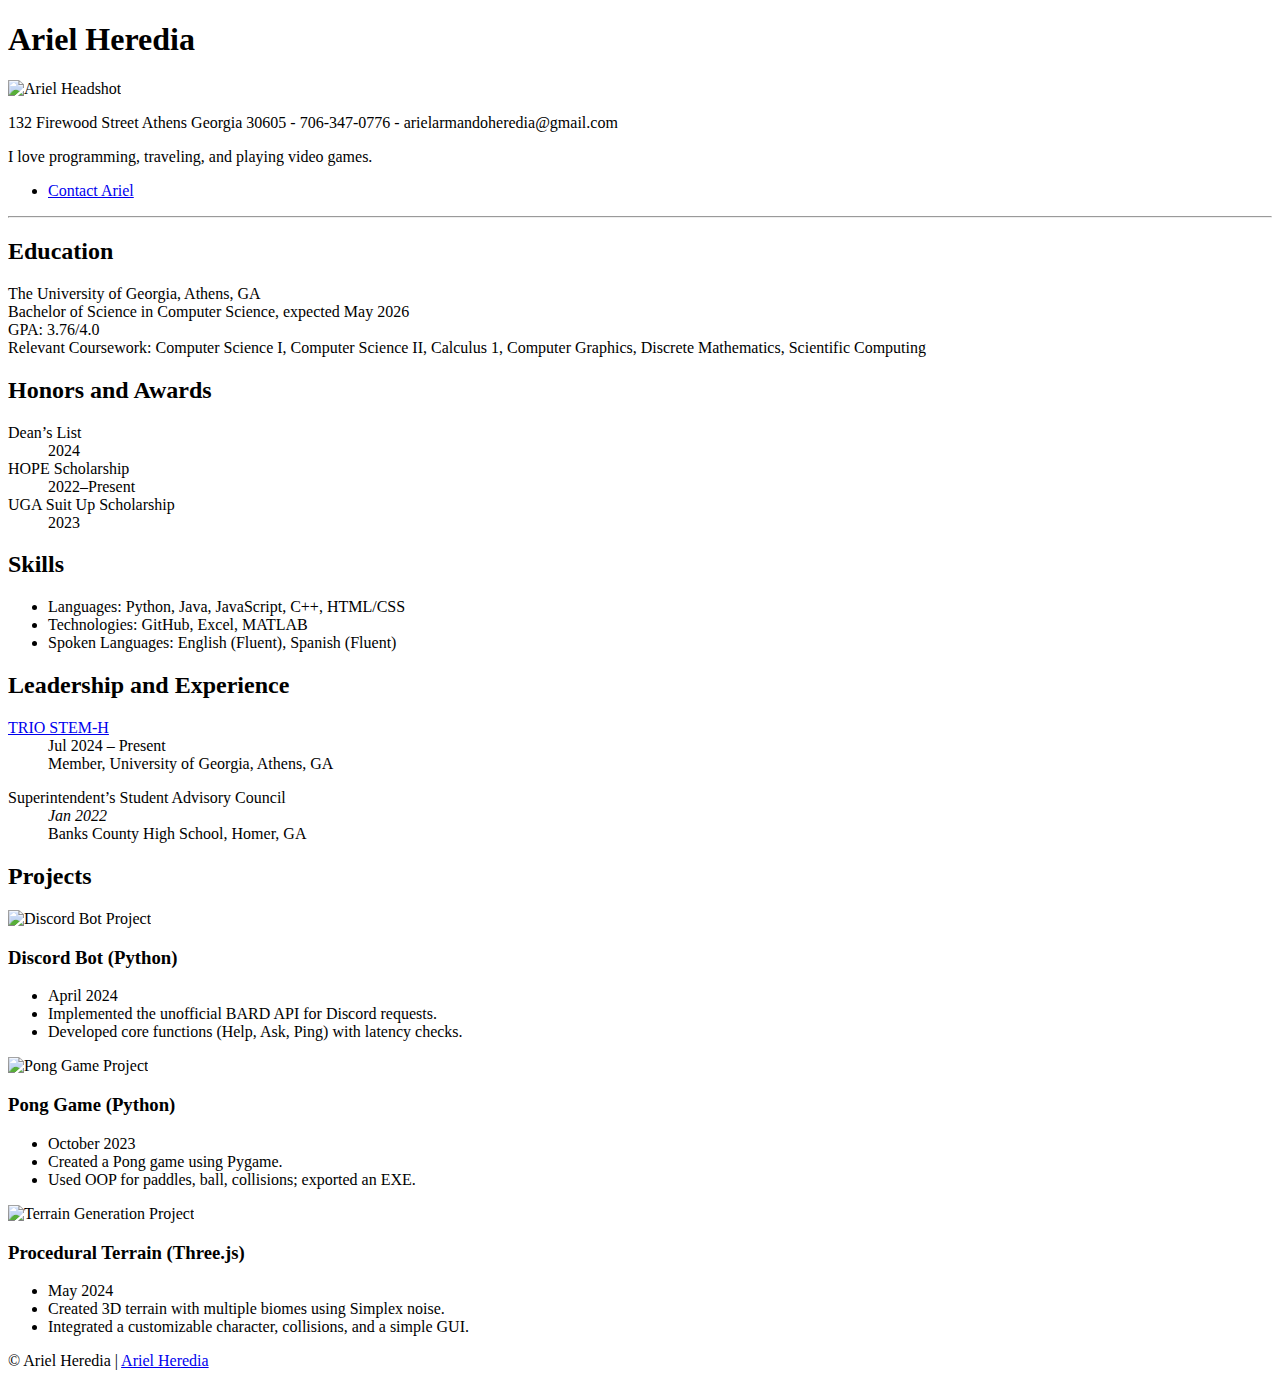
==== index.html @ 4fe3f787 "Add files via upload" ====
<!DOCTYPE html>
<html lang="en">
<head>
  <meta charset="UTF-8" />
  <meta name="viewport" content="width=device-width, initial-scale=1.0"/>
  <title>Ariel Heredia - CV</title>

  <!-- Google Fonts (Roboto) -->
  <link
    href="https://fonts.googleapis.com/css2?family=Roboto:wght@400;700&display=swap"
    rel="stylesheet"
  />

  <!-- External CSS -->
  <link rel="stylesheet" href="css/style.css">
</head>
<body>

  <!-- Splash Section (with headshot) -->
  <header class="splash">
    <h1>Ariel Heredia</h1>
    <img src="images/headshot.jpg" width="200" alt="Ariel Headshot" />
    <p>132 Firewood Street Athens Georgia 30605 - 706-347-0776 - arielarmandoheredia@gmail.com</p>
    <p>I love programming, traveling, and playing video games.</p>
  </header>

  <!-- Navigation -->
  <nav>
    <ul>
      <li><a href="Contact.html">Contact Ariel</a></li>
    </ul>
  </nav>

  <!-- Horizontal Rule -->
  <hr />

  <!-- Education Section -->
  <section>
    <h2>Education</h2>
    <p>
      The University of Georgia, Athens, GA<br>
      Bachelor of Science in Computer Science, expected May 2026<br>
      GPA: 3.76/4.0<br>
      Relevant Coursework: Computer Science I, Computer Science II, Calculus 1,
      Computer Graphics, Discrete Mathematics, Scientific Computing
    </p>
  </section>

  <!-- Honors and Awards -->
  <section>
    <h2>Honors and Awards</h2>
    <dl>
      <dt>Dean’s List</dt>
      <dd>2024</dd>
      <dt>HOPE Scholarship</dt>
      <dd>2022–Present</dd>
      <dt>UGA Suit Up Scholarship</dt>
      <dd>2023</dd>
    </dl>
  </section>

  <!-- Skills Section -->
  <section>
    <h2>Skills</h2>
    <ul>
      <li>Languages: Python, Java, JavaScript, C++, HTML/CSS</li>
      <li>Technologies: GitHub, Excel, MATLAB</li>
      <li>Spoken Languages: English (Fluent), Spanish (Fluent)</li>
    </ul>
  </section>

  <!-- Leadership and Experience -->
  <section>
    <h2>Leadership and Experience</h2>
    <dl>
      <dt><a href="https://ossa.uga.edu/trio/">TRIO STEM-H</a></dt>
      <dd>Jul 2024 – Present</dd>
      <dd>Member, University of Georgia, Athens, GA</dd>
    </dl>

    <dl>
      <dt>Superintendent’s Student Advisory Council</dt>
      <!-- role styled in italics -->
      <dd><em>Jan 2022</em></dd>
      
    
      
      <!-- location: Banks County High School -->
      <dd>Banks County High School, Homer, GA</dd>
      

    </dl>
  </section>

  <!-- Projects Section (three-column layout) -->
  <h2>Projects</h2>
  <section class="three-col">
    

    <!-- Project Card 1 -->
    <div class="card">
      <img src="images/discord.png" width="200" alt="Discord Bot Project" />
      <h3>Discord Bot (Python)</h3>
      <ul>
        <li>April 2024</li>
        <li>Implemented the unofficial BARD API for Discord requests.</li>
        <li>Developed core functions (Help, Ask, Ping) with latency checks.</li>
      </ul>
    </div>

    <!-- Project Card 2 -->
    <div class="card">
      <img src="images/ponggame.gif" width="200" alt="Pong Game Project" />
      <h3>Pong Game (Python)</h3>
      <ul>
        <li>October 2023</li>
        <li>Created a Pong game using Pygame.</li>
        <li>Used OOP for paddles, ball, collisions; exported an EXE.</li>
      </ul>
    </div>

    <!-- Project Card 3 (Procedural Terrain) -->
    <div class="card">
      <img src="images/3dgame.png" width="200" alt="Terrain Generation Project" />
      <h3>Procedural Terrain (Three.js)</h3>
      <ul>
        <li>May 2024</li>
        <!-- SHORTER TEXT BELOW -->
        <li>Created 3D terrain with multiple biomes using Simplex noise.</li>
        <li>Integrated a customizable character, collisions, and a simple GUI.</li>
      </ul>
    </div>
  </section>

  <!-- Footer -->
  <footer>
    <p>
      &copy; Ariel Heredia |
      <a href="Contact.html">Ariel Heredia</a>
    </p>
  </footer>

</body>
</html>
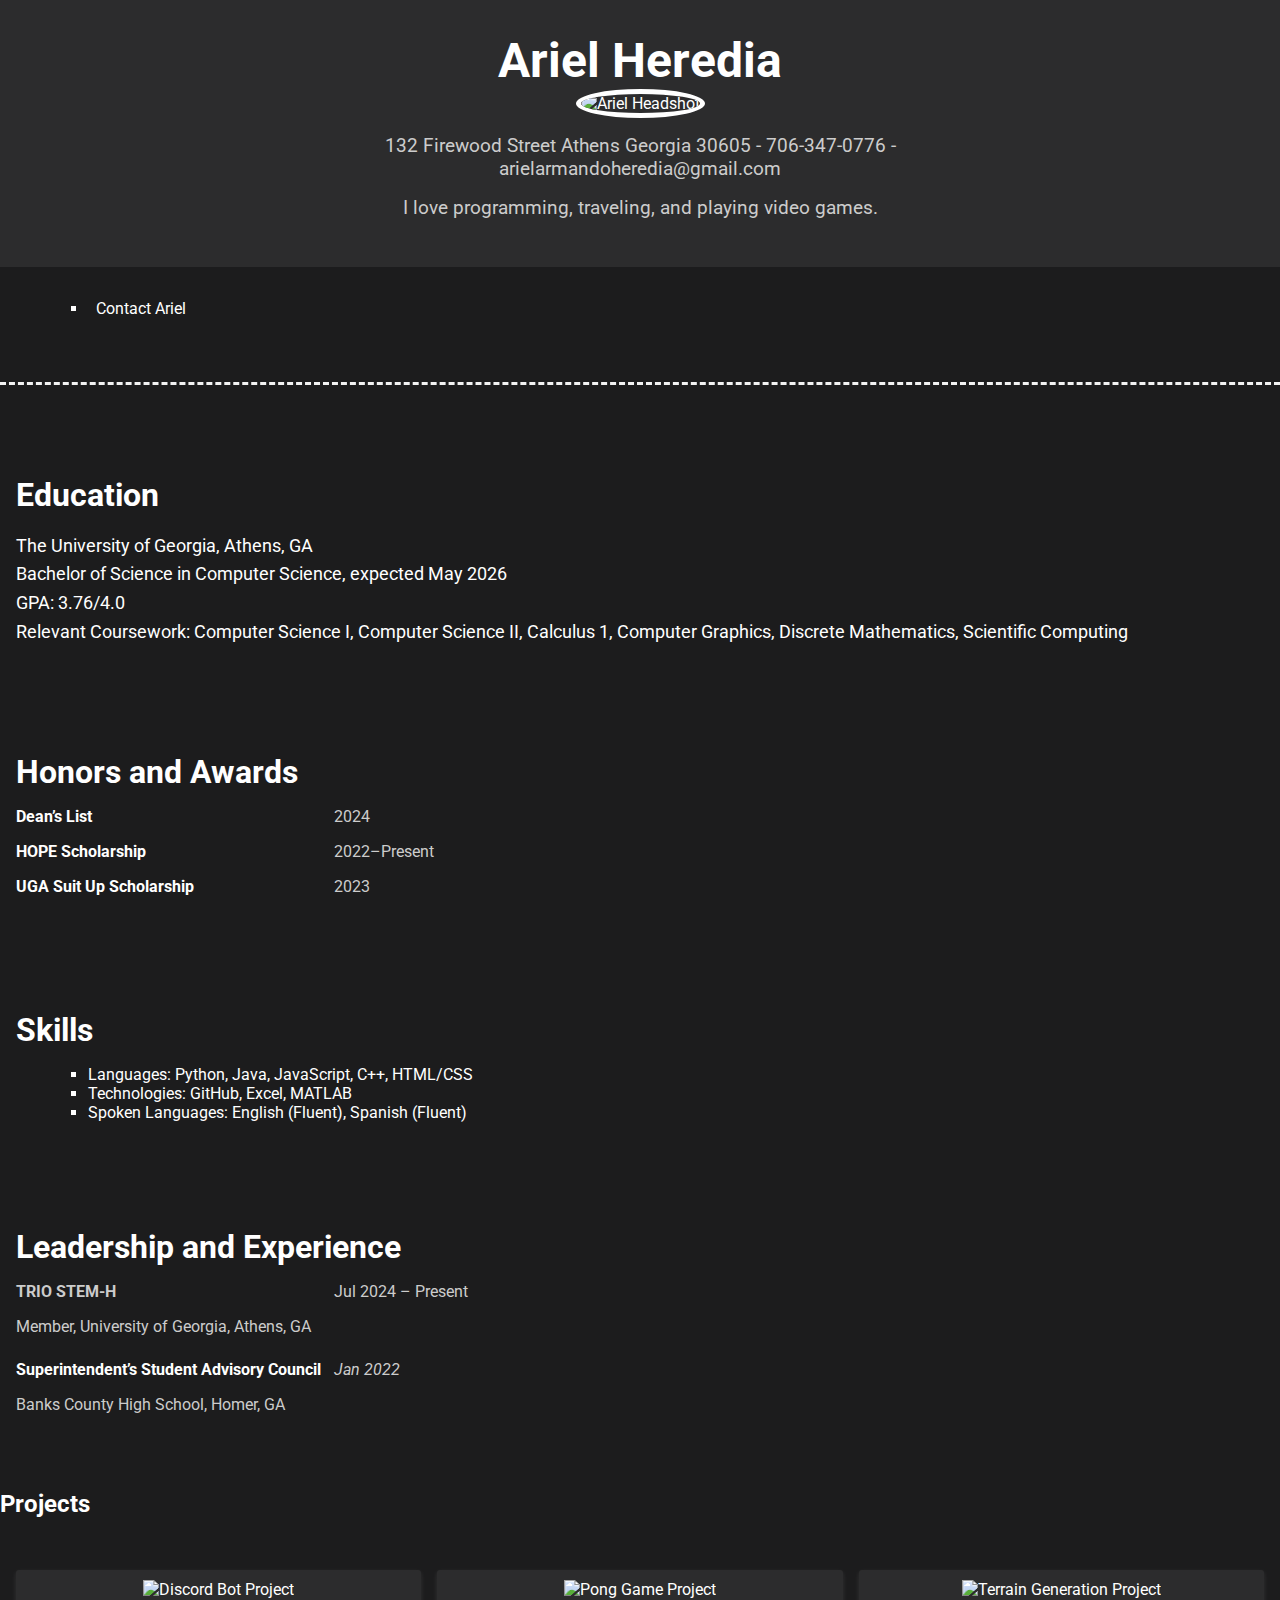
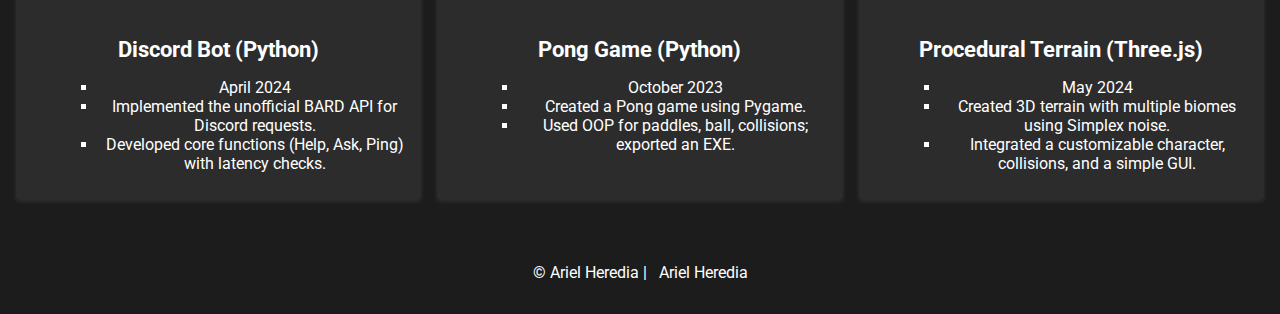
==== commit 227acc2e: "Update index.html" ====
--- a/index.html
+++ b/index.html
@@ -12,14 +12,14 @@
   />
 
   <!-- External CSS -->
-  <link rel="stylesheet" href="css/style.css">
+  <link rel="stylesheet" href="/css/style.css">
 </head>
 <body>
 
   <!-- Splash Section (with headshot) -->
   <header class="splash">
     <h1>Ariel Heredia</h1>
-    <img src="images/headshot.jpg" width="200" alt="Ariel Headshot" />
+    <img src="/images/headshot.jpg" width="200" alt="Ariel Headshot" />
     <p>132 Firewood Street Athens Georgia 30605 - 706-347-0776 - arielarmandoheredia@gmail.com</p>
     <p>I love programming, traveling, and playing video games.</p>
   </header>
@@ -99,7 +99,7 @@
 
     <!-- Project Card 1 -->
     <div class="card">
-      <img src="images/discord.png" width="200" alt="Discord Bot Project" />
+      <img src="/images/discord.png" width="200" alt="Discord Bot Project" />
       <h3>Discord Bot (Python)</h3>
       <ul>
         <li>April 2024</li>
@@ -110,7 +110,7 @@
 
     <!-- Project Card 2 -->
     <div class="card">
-      <img src="images/ponggame.gif" width="200" alt="Pong Game Project" />
+      <img src="/images/ponggame.gif" width="200" alt="Pong Game Project" />
       <h3>Pong Game (Python)</h3>
       <ul>
         <li>October 2023</li>
@@ -121,7 +121,7 @@
 
     <!-- Project Card 3 (Procedural Terrain) -->
     <div class="card">
-      <img src="images/3dgame.png" width="200" alt="Terrain Generation Project" />
+      <img src="/images/3dgame.png" width="200" alt="Terrain Generation Project" />
       <h3>Procedural Terrain (Three.js)</h3>
       <ul>
         <li>May 2024</li>
@@ -136,7 +136,7 @@
   <footer>
     <p>
       &copy; Ariel Heredia |
-      <a href="Contact.html">Ariel Heredia</a>
+      <a href="/contact.html">Ariel Heredia</a>
     </p>
   </footer>
 
--- a/css/style.css
+++ b/css/style.css
@@ -0,0 +1,227 @@
+/* General Styles */
+body {
+    margin: 0;
+    padding: 0;
+    box-sizing: border-box;
+    
+    /* Dark background and light text */
+    background-color: #1c1c1d; 
+    color: #ffffff;
+    font-family: 'Roboto', sans-serif;
+  }
+  
+  /* Nav Styles */
+  nav {
+    /* Same dark shade as body or you can choose #2c2c2d for contrast */
+    background-color: #1c1c1d; 
+    padding: 16px;
+  
+    display: flex;
+    justify-content: space-between;
+    align-items: center;
+  }
+  
+  nav p, nav a {
+    margin: 0;
+  }
+  
+  nav a {
+    color: #ffffff;
+    text-decoration: none;
+    padding: 8px;
+  }
+  
+  nav a:hover {
+    color: #cccccc; /* slightly lighter on hover */
+    text-decoration: underline;
+  }
+  
+  /* Footer Styles */
+  footer {
+    /* Use same dark shade or a tiny contrast if you wish */
+    background-color: #1c1c1d; 
+    color: #ffffff;
+    padding: 16px;
+  
+    display: flex;
+    justify-content: center;
+    align-items: center;
+  }
+  
+  footer a {
+    color: #ffffff;
+    text-decoration: none;
+    margin-left: 8px;
+  }
+  
+  footer a:hover {
+    color: #cccccc;
+    text-decoration: underline;
+  }
+  
+  /* Splash Section */
+  .splash {
+    /* Slightly lighter background for contrast: #2c2c2d */
+    background-color: #2c2c2d; 
+    text-align: center;
+    padding: 32px;
+  }
+  
+  .splash h1 {
+    font-size: 48px;
+    color: #ffffff;
+    margin: 0;
+  }
+  
+  .splash img {
+    border: 5px solid #ffffff; /* white border to stand out */
+    border-radius: 50%;
+    max-width: 200px;
+  }
+  
+  .splash p {
+    color: #cccccc; 
+    font-size: 19px;
+    margin: 16px auto;
+    max-width: 600px;
+  }
+  
+  /* Horizontal Rules */
+  hr {
+    border: 0;
+    /* dashed line in a lighter gray for visibility */
+    border-top: 3px dashed #f2f2f2; 
+    margin: 32px 0;
+  }
+  
+  /* Sections */
+  section {
+    /* Return to main body background or keep them uniform. 
+       We'll keep it #1c1c1d for a consistent dark theme. */
+    background-color: #1c1c1d;
+    padding: 32px 16px;
+    /* Ensure text is visible on dark */
+    color: #ffffff;
+  }
+  
+  /* Section Headings */
+  section h2 {
+    font-size: 32px;
+    color: #ffffff;
+    margin-bottom: 16px;
+  }
+  
+  /* Paragraph Styles */
+  section p {
+    font-size: 18px;
+    line-height: 1.6;
+    margin-bottom: 16px;
+    color: #ffffff;
+  }
+  
+  /* link styles */
+  section a {
+    color: #cccccc;
+    text-decoration: none;
+  }
+  
+  section a:hover {
+    color: #ffffff;
+    text-decoration: underline;
+  }
+  
+  /* List Styles */
+  ul {
+    list-style-type: square;
+    margin-left: 32px;
+  }
+  
+  dl {
+    display: grid;
+    grid-template-columns: 1fr 3fr;
+    gap: 8px;
+  }
+  
+  dl dt {
+    font-weight: bold;
+    color: #ffffff;
+  }
+  
+  dl dd {
+    margin: 0 0 8px;
+    color: #cccccc;
+  }
+  
+  /* Project Section */
+  .three-col {
+    display: grid;
+    grid-template-columns: repeat(3, 1fr);
+    gap: 16px;
+    /* same background as body or sections? We'll keep it #1c1c1d */
+    background-color: #1c1c1d;
+    
+    
+  }
+  
+  /* Each card uses a slightly lighter background (#2c2c2d) for contrast */
+  .card {
+    background-color: #2c2c2d;
+    color: #ffffff;
+    box-shadow: 0 2px 5px rgba(255,255,255,0.1);
+    padding: 10px;
+    border-radius: 3px;
+    text-align: center;
+  }
+  
+  .card img {
+    max-width: 100%;
+    height: auto;
+    margin-bottom: 16px;
+    /* optional: add a light border if you want the image to pop:
+       border: 2px solid #ffffff; 
+    */
+  }
+  
+  .card h3 {
+    font-size: 22px;
+    margin-bottom: 8px;
+  }
+  
+  /* Contact Page Styles */
+  .one-col {
+    max-width: 600px;
+    margin: 0 auto;
+    padding: 16px;
+  }
+  
+  form {
+    display: flex;
+    flex-direction: column;
+    gap: 16px;
+  }
+  
+  form input, form textarea {
+    width: 100%;
+    padding: 8px;
+    border: 1px solid #ccc;
+    border-radius: 4px;
+  }
+  
+  form input:focus, form textarea:focus {
+    outline: none;
+    border-color: #0077cc;
+  }
+  
+  form button {
+    background-color: #0077cc;
+    color: #fff;
+    border: none;
+    padding: 12px 16px;
+    border-radius: 4px;
+    cursor: pointer;
+  }
+  
+  form button:hover {
+    background-color: #005fa3;
+  }
+  
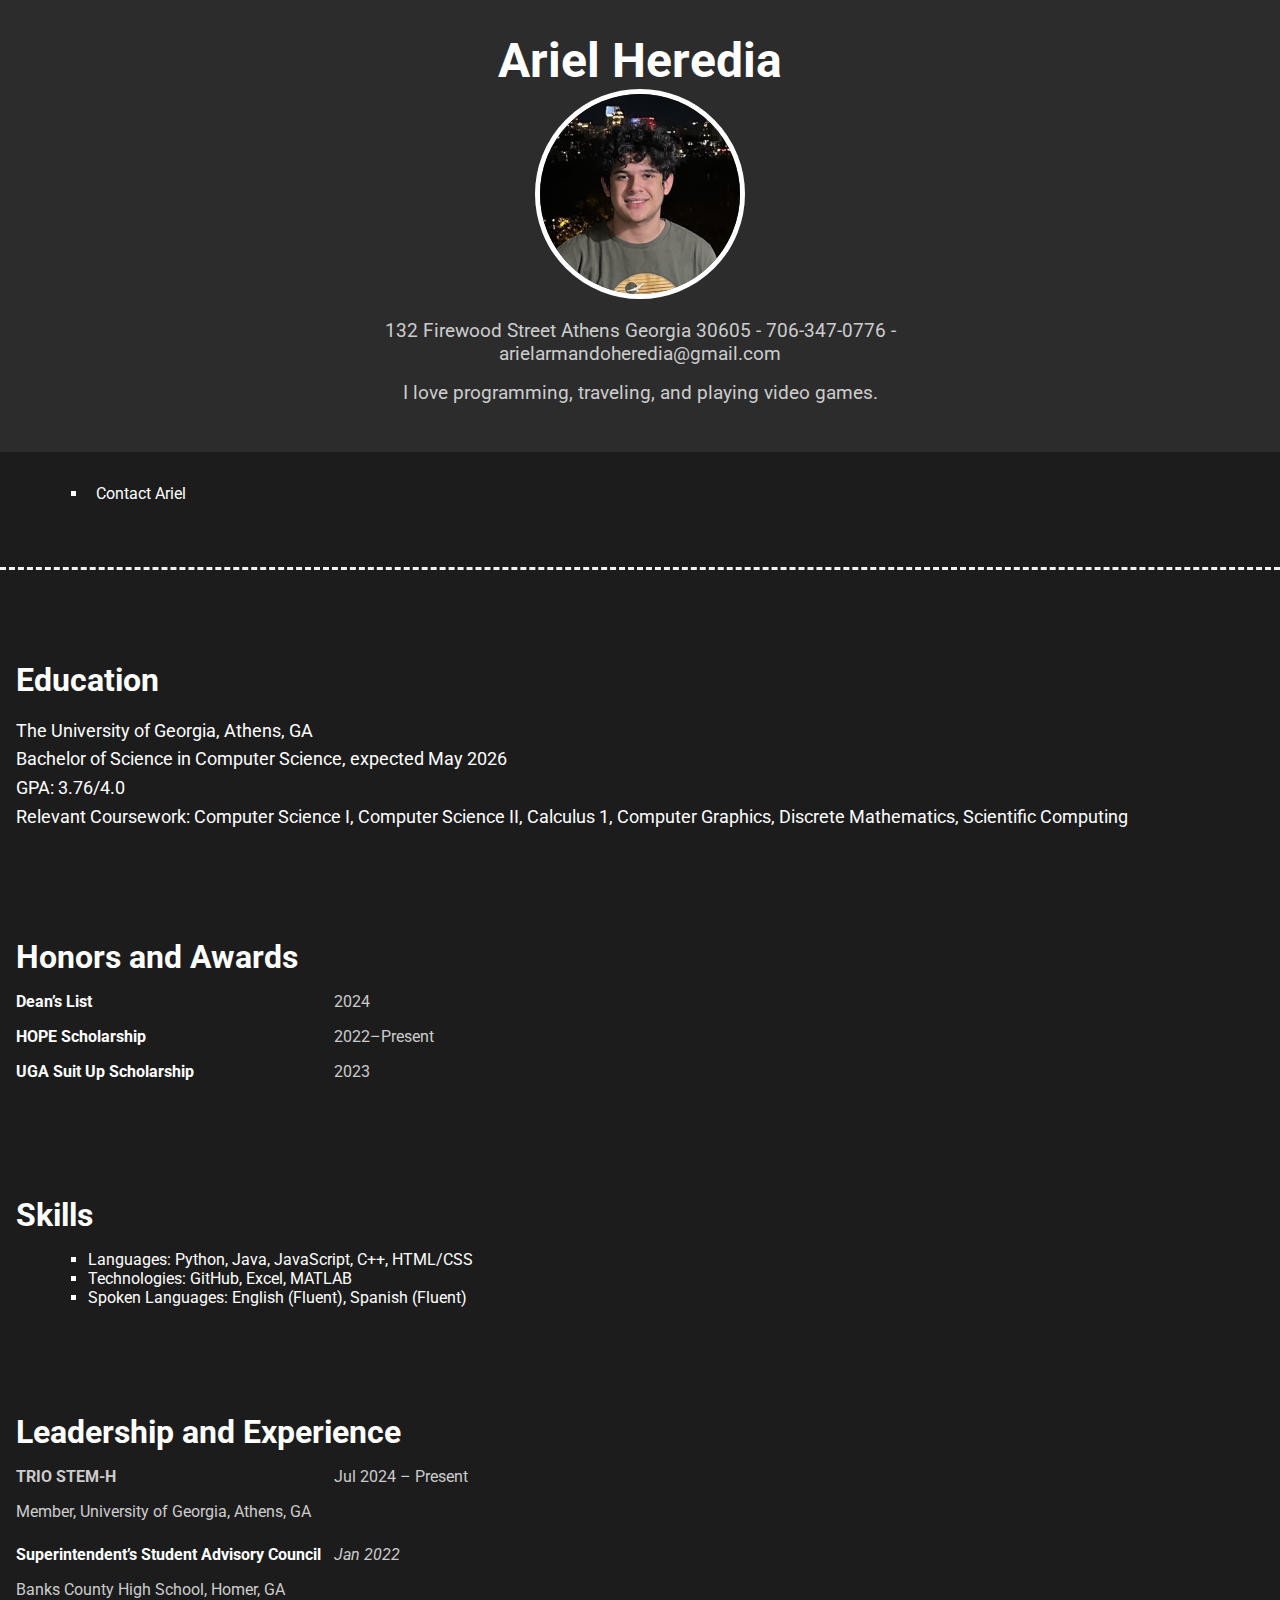
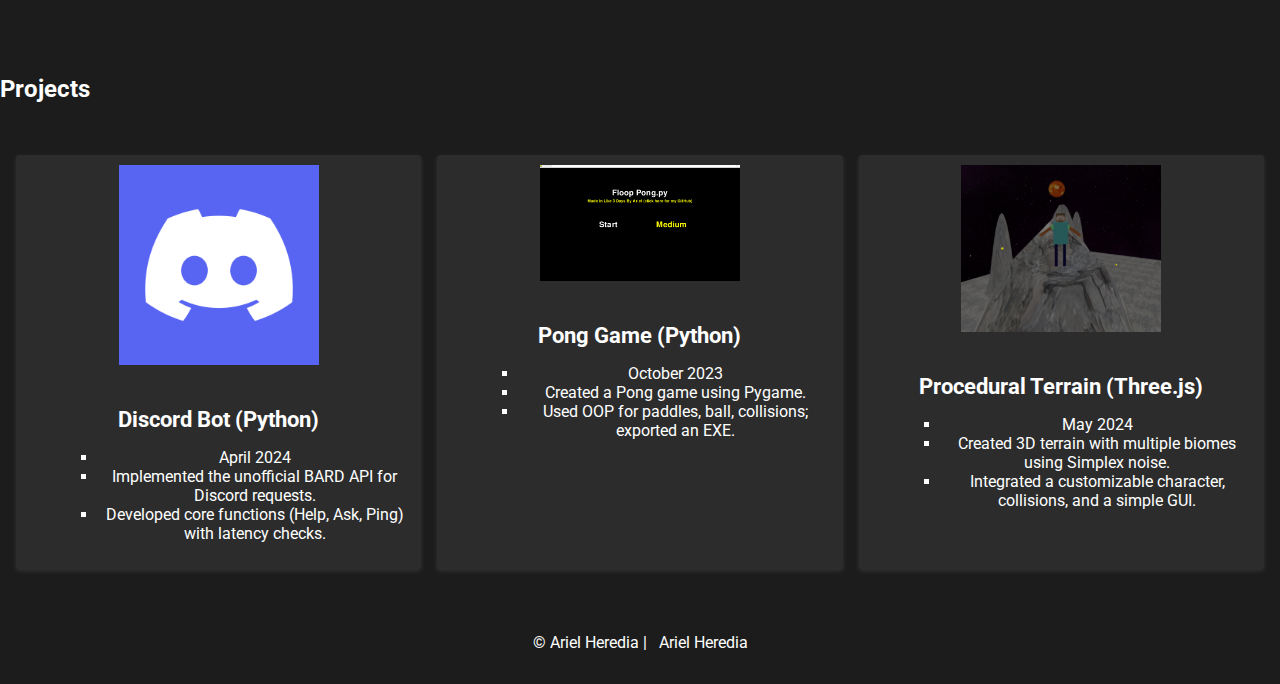
==== commit 68f39a8b: "Update index.html" ====
--- a/index.html
+++ b/index.html
@@ -5,18 +5,12 @@
   <meta name="viewport" content="width=device-width, initial-scale=1.0"/>
   <title>Ariel Heredia - CV</title>
 
-  <!-- Google Fonts (Roboto) -->
-  <link
-    href="https://fonts.googleapis.com/css2?family=Roboto:wght@400;700&display=swap"
-    rel="stylesheet"
-  />
+  <link href="https://fonts.googleapis.com/css2?family=Roboto:wght@400;700&display=swap" rel="stylesheet"/>
 
-  <!-- External CSS -->
   <link rel="stylesheet" href="/css/style.css">
 </head>
 <body>
 
-  <!-- Splash Section (with headshot) -->
   <header class="splash">
     <h1>Ariel Heredia</h1>
     <img src="/images/headshot.jpg" width="200" alt="Ariel Headshot" />
@@ -24,17 +18,14 @@
     <p>I love programming, traveling, and playing video games.</p>
   </header>
 
-  <!-- Navigation -->
   <nav>
     <ul>
-      <li><a href="Contact.html">Contact Ariel</a></li>
+      <li><a href="/contact.html">Contact Ariel</a></li>
     </ul>
   </nav>
 
-  <!-- Horizontal Rule -->
   <hr />
 
-  <!-- Education Section -->
   <section>
     <h2>Education</h2>
     <p>
@@ -46,7 +37,6 @@
     </p>
   </section>
 
-  <!-- Honors and Awards -->
   <section>
     <h2>Honors and Awards</h2>
     <dl>
@@ -59,7 +49,6 @@
     </dl>
   </section>
 
-  <!-- Skills Section -->
   <section>
     <h2>Skills</h2>
     <ul>
@@ -69,7 +58,6 @@
     </ul>
   </section>
 
-  <!-- Leadership and Experience -->
   <section>
     <h2>Leadership and Experience</h2>
     <dl>
@@ -80,24 +68,13 @@
 
     <dl>
       <dt>Superintendent’s Student Advisory Council</dt>
-      <!-- role styled in italics -->
       <dd><em>Jan 2022</em></dd>
-      
-    
-      
-      <!-- location: Banks County High School -->
       <dd>Banks County High School, Homer, GA</dd>
-      
-
     </dl>
   </section>
 
-  <!-- Projects Section (three-column layout) -->
   <h2>Projects</h2>
   <section class="three-col">
-    
-
-    <!-- Project Card 1 -->
     <div class="card">
       <img src="/images/discord.png" width="200" alt="Discord Bot Project" />
       <h3>Discord Bot (Python)</h3>
@@ -108,7 +85,6 @@
       </ul>
     </div>
 
-    <!-- Project Card 2 -->
     <div class="card">
       <img src="/images/ponggame.gif" width="200" alt="Pong Game Project" />
       <h3>Pong Game (Python)</h3>
@@ -119,20 +95,17 @@
       </ul>
     </div>
 
-    <!-- Project Card 3 (Procedural Terrain) -->
     <div class="card">
       <img src="/images/3dgame.png" width="200" alt="Terrain Generation Project" />
       <h3>Procedural Terrain (Three.js)</h3>
       <ul>
         <li>May 2024</li>
-        <!-- SHORTER TEXT BELOW -->
         <li>Created 3D terrain with multiple biomes using Simplex noise.</li>
         <li>Integrated a customizable character, collisions, and a simple GUI.</li>
       </ul>
     </div>
   </section>
 
-  <!-- Footer -->
   <footer>
     <p>
       &copy; Ariel Heredia |
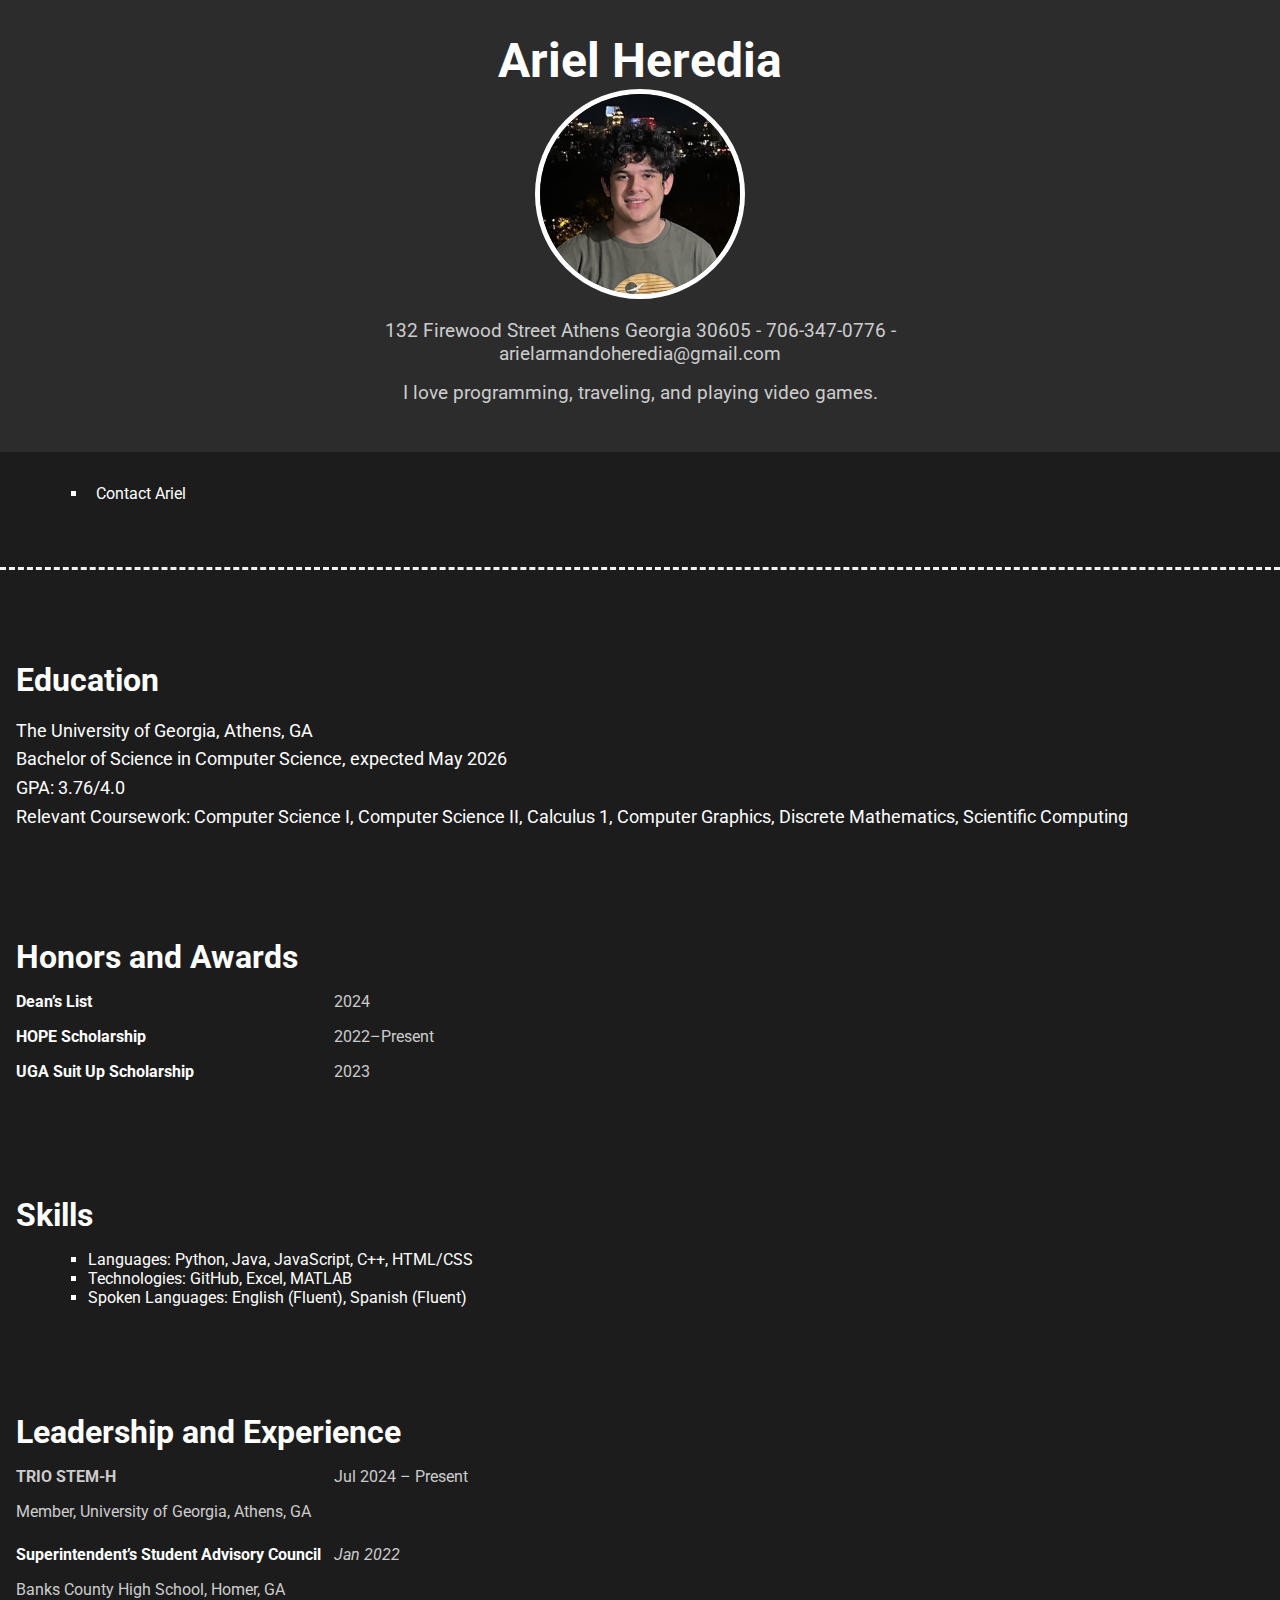
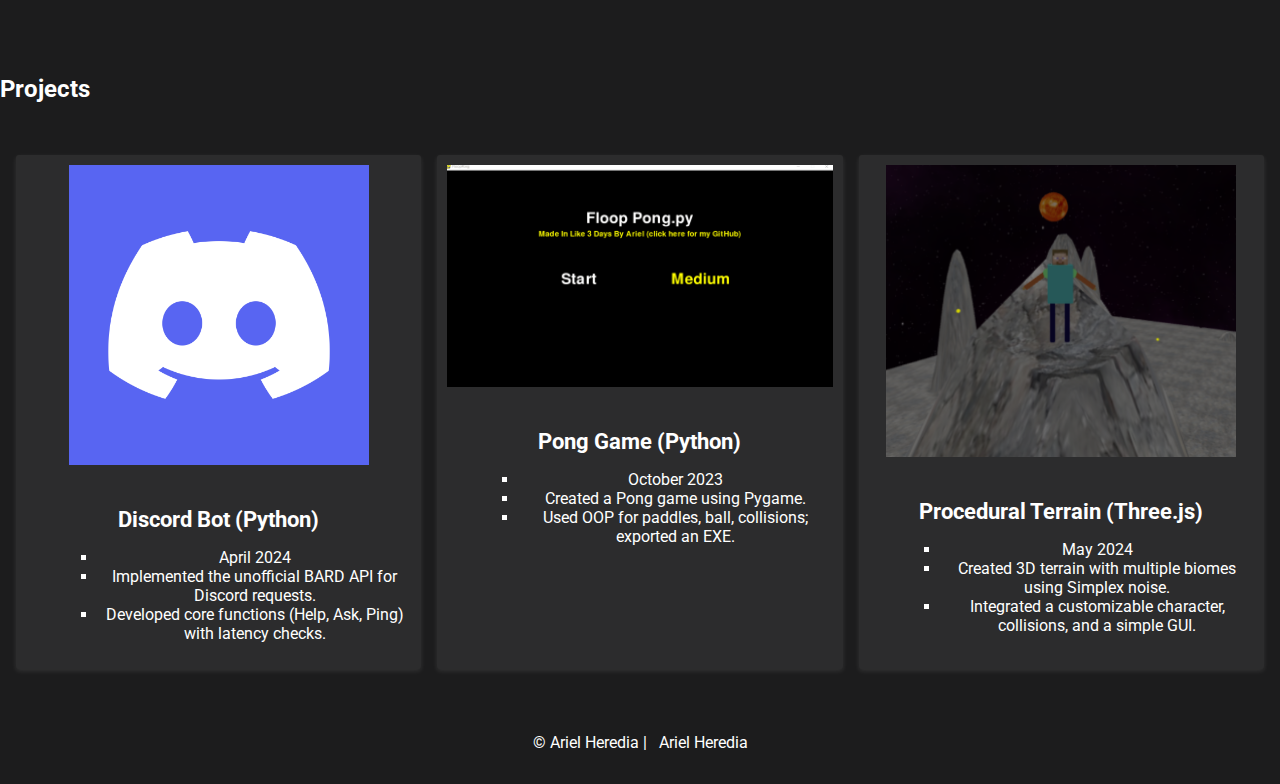
==== commit 926ce430: "Update index.html" ====
--- a/index.html
+++ b/index.html
@@ -76,7 +76,7 @@
   <h2>Projects</h2>
   <section class="three-col">
     <div class="card">
-      <img src="/images/discord.png" width="200" alt="Discord Bot Project" />
+      <img src="/images/discord.png" width="300" alt="Discord Bot Project" />
       <h3>Discord Bot (Python)</h3>
       <ul>
         <li>April 2024</li>
@@ -86,7 +86,7 @@
     </div>
 
     <div class="card">
-      <img src="/images/ponggame.gif" width="200" alt="Pong Game Project" />
+      <img src="/images/ponggame.gif" width="600" alt="Pong Game Project" />
       <h3>Pong Game (Python)</h3>
       <ul>
         <li>October 2023</li>
@@ -96,7 +96,7 @@
     </div>
 
     <div class="card">
-      <img src="/images/3dgame.png" width="200" alt="Terrain Generation Project" />
+      <img src="/images/3dgame.png" width="350" alt="Terrain Generation Project" />
       <h3>Procedural Terrain (Three.js)</h3>
       <ul>
         <li>May 2024</li>
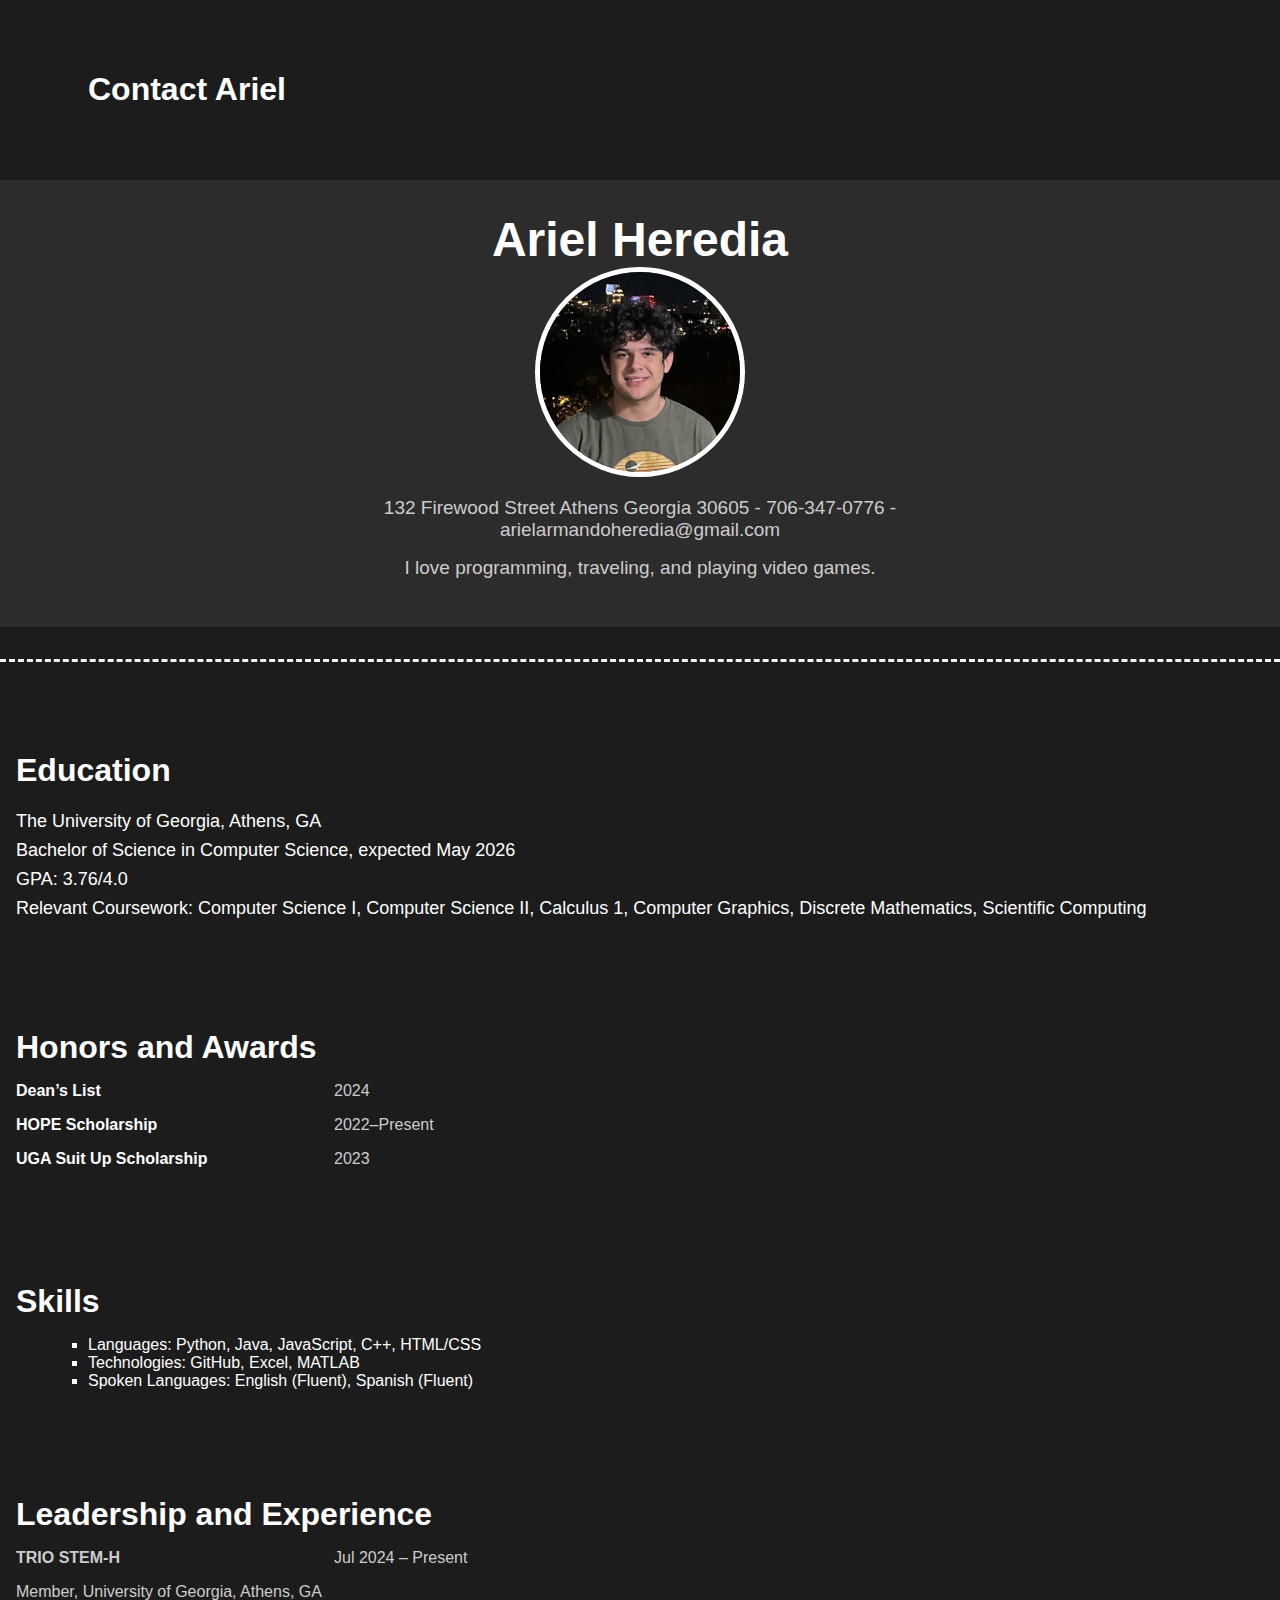
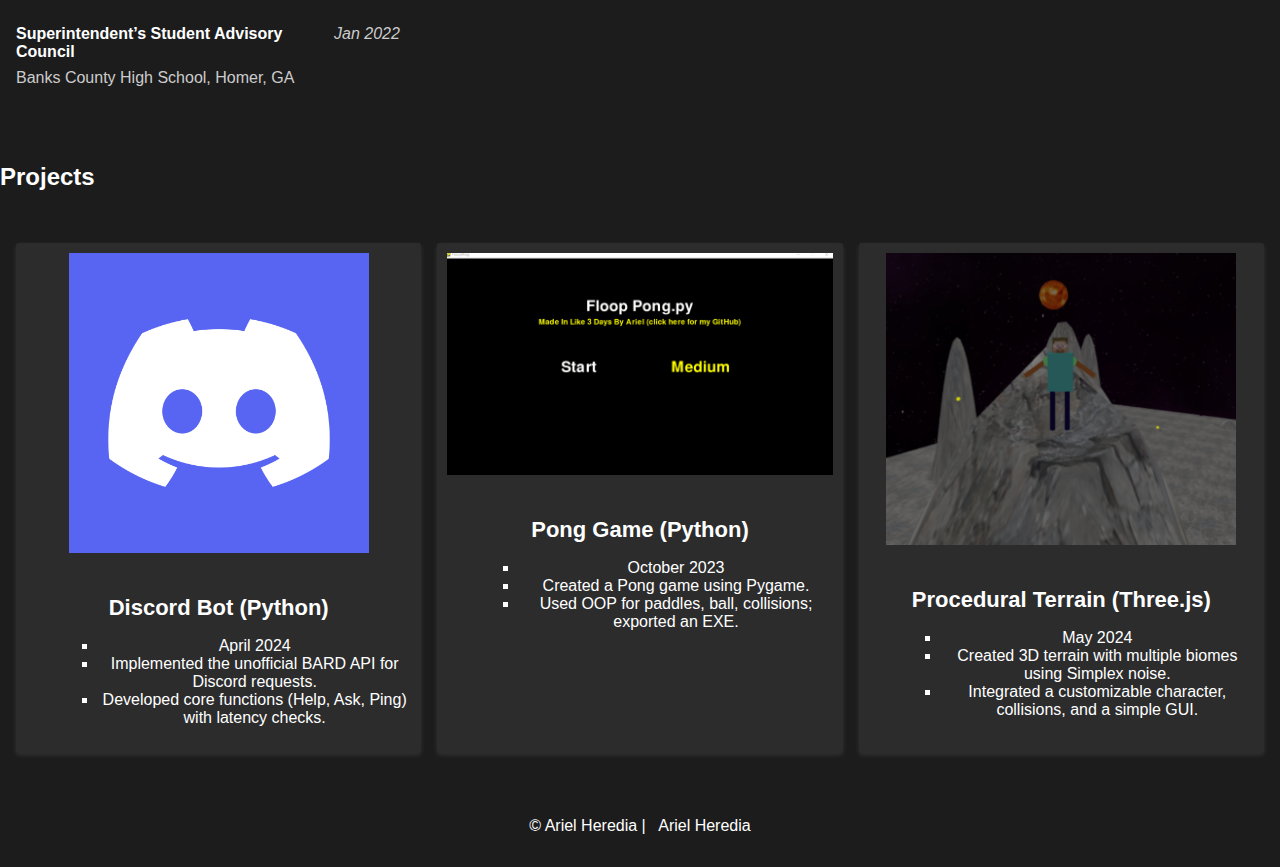
==== commit 354961c5: "Update index.html" ====
--- a/index.html
+++ b/index.html
@@ -11,6 +11,12 @@
 </head>
 <body>
 
+    <nav>
+    <ul>
+      <a href="/contact.html"><h1>Contact Ariel</h1></a>
+    </ul>
+  </nav>
+
   <header class="splash">
     <h1>Ariel Heredia</h1>
     <img src="/images/headshot.jpg" width="200" alt="Ariel Headshot" />
@@ -18,11 +24,7 @@
     <p>I love programming, traveling, and playing video games.</p>
   </header>
 
-  <nav>
-    <ul>
-      <li><a href="/contact.html">Contact Ariel</a></li>
-    </ul>
-  </nav>
+
 
   <hr />
 
--- a/css/style.css
+++ b/css/style.css
@@ -1,227 +1,208 @@
 /* General Styles */
 body {
-    margin: 0;
-    padding: 0;
-    box-sizing: border-box;
-    
-    /* Dark background and light text */
-    background-color: #1c1c1d; 
-    color: #ffffff;
-    font-family: 'Roboto', sans-serif;
-  }
-  
-  /* Nav Styles */
-  nav {
-    /* Same dark shade as body or you can choose #2c2c2d for contrast */
-    background-color: #1c1c1d; 
-    padding: 16px;
-  
-    display: flex;
-    justify-content: space-between;
-    align-items: center;
-  }
-  
-  nav p, nav a {
-    margin: 0;
-  }
-  
-  nav a {
-    color: #ffffff;
-    text-decoration: none;
-    padding: 8px;
-  }
-  
-  nav a:hover {
-    color: #cccccc; /* slightly lighter on hover */
-    text-decoration: underline;
-  }
-  
-  /* Footer Styles */
-  footer {
-    /* Use same dark shade or a tiny contrast if you wish */
-    background-color: #1c1c1d; 
-    color: #ffffff;
-    padding: 16px;
-  
-    display: flex;
-    justify-content: center;
-    align-items: center;
-  }
-  
-  footer a {
-    color: #ffffff;
-    text-decoration: none;
-    margin-left: 8px;
-  }
-  
-  footer a:hover {
-    color: #cccccc;
-    text-decoration: underline;
-  }
-  
-  /* Splash Section */
-  .splash {
-    /* Slightly lighter background for contrast: #2c2c2d */
-    background-color: #2c2c2d; 
-    text-align: center;
-    padding: 32px;
-  }
-  
-  .splash h1 {
-    font-size: 48px;
-    color: #ffffff;
-    margin: 0;
-  }
-  
-  .splash img {
-    border: 5px solid #ffffff; /* white border to stand out */
-    border-radius: 50%;
-    max-width: 200px;
-  }
-  
-  .splash p {
-    color: #cccccc; 
-    font-size: 19px;
-    margin: 16px auto;
-    max-width: 600px;
-  }
-  
-  /* Horizontal Rules */
-  hr {
-    border: 0;
-    /* dashed line in a lighter gray for visibility */
-    border-top: 3px dashed #f2f2f2; 
-    margin: 32px 0;
-  }
-  
-  /* Sections */
-  section {
-    /* Return to main body background or keep them uniform. 
-       We'll keep it #1c1c1d for a consistent dark theme. */
-    background-color: #1c1c1d;
-    padding: 32px 16px;
-    /* Ensure text is visible on dark */
-    color: #ffffff;
-  }
-  
-  /* Section Headings */
-  section h2 {
-    font-size: 32px;
-    color: #ffffff;
-    margin-bottom: 16px;
-  }
-  
-  /* Paragraph Styles */
-  section p {
-    font-size: 18px;
-    line-height: 1.6;
-    margin-bottom: 16px;
-    color: #ffffff;
-  }
-  
-  /* link styles */
-  section a {
-    color: #cccccc;
-    text-decoration: none;
-  }
-  
-  section a:hover {
-    color: #ffffff;
-    text-decoration: underline;
-  }
-  
-  /* List Styles */
-  ul {
-    list-style-type: square;
-    margin-left: 32px;
-  }
-  
-  dl {
-    display: grid;
-    grid-template-columns: 1fr 3fr;
-    gap: 8px;
-  }
-  
-  dl dt {
-    font-weight: bold;
-    color: #ffffff;
-  }
-  
-  dl dd {
-    margin: 0 0 8px;
-    color: #cccccc;
-  }
-  
-  /* Project Section */
-  .three-col {
-    display: grid;
-    grid-template-columns: repeat(3, 1fr);
-    gap: 16px;
-    /* same background as body or sections? We'll keep it #1c1c1d */
-    background-color: #1c1c1d;
-    
-    
-  }
-  
-  /* Each card uses a slightly lighter background (#2c2c2d) for contrast */
-  .card {
-    background-color: #2c2c2d;
-    color: #ffffff;
-    box-shadow: 0 2px 5px rgba(255,255,255,0.1);
-    padding: 10px;
-    border-radius: 3px;
-    text-align: center;
-  }
-  
-  .card img {
-    max-width: 100%;
-    height: auto;
-    margin-bottom: 16px;
-    /* optional: add a light border if you want the image to pop:
-       border: 2px solid #ffffff; 
-    */
-  }
-  
-  .card h3 {
-    font-size: 22px;
-    margin-bottom: 8px;
-  }
-  
-  /* Contact Page Styles */
-  .one-col {
-    max-width: 600px;
-    margin: 0 auto;
-    padding: 16px;
-  }
-  
-  form {
-    display: flex;
-    flex-direction: column;
-    gap: 16px;
-  }
-  
-  form input, form textarea {
-    width: 100%;
-    padding: 8px;
-    border: 1px solid #ccc;
-    border-radius: 4px;
-  }
-  
-  form input:focus, form textarea:focus {
-    outline: none;
-    border-color: #0077cc;
-  }
-  
-  form button {
-    background-color: #0077cc;
-    color: #fff;
-    border: none;
-    padding: 12px 16px;
-    border-radius: 4px;
-    cursor: pointer;
-  }
-  
-  form button:hover {
-    background-color: #005fa3;
-  }
-  
+  margin: 0;
+  padding: 0;
+  box-sizing: border-box;
+  background-color: #1c1c1d; 
+  color: #ffffff;
+  font-family: 'Afacad Flux', sans-serif;
+}
+
+/* Nav Styles */
+nav {
+  background-color: #1c1c1d; 
+  padding: 16px;
+  display: flex;
+  justify-content: space-between;
+  align-items: center;
+}
+
+nav p, nav a {
+  margin: 0;
+}
+
+nav a {
+  color: #ffffff;
+  text-decoration: none;
+  padding: 8px;
+}
+
+nav a:hover {
+  color: #cccccc;
+  text-decoration: underline;
+}
+
+/* Footer Styles */
+footer {
+  background-color: #1c1c1d; 
+  color: #ffffff;
+  padding: 16px;
+  display: flex;
+  justify-content: center;
+  align-items: center;
+}
+
+footer a {
+  color: #ffffff;
+  text-decoration: none;
+  margin-left: 8px;
+}
+
+footer a:hover {
+  color: #cccccc;
+  text-decoration: underline;
+}
+
+/* Splash Section */
+.splash {
+  background-color: #2c2c2d; 
+  text-align: center;
+  padding: 32px;
+}
+
+.splash h1 {
+  font-size: 48px;
+  color: #ffffff;
+  margin: 0;
+}
+
+.splash img {
+  border: 5px solid #ffffff;
+  border-radius: 50%;
+  max-width: 200px;
+}
+
+.splash p {
+  color: #cccccc;
+  font-size: 19px;
+  margin: 16px auto;
+  max-width: 600px;
+}
+
+/* Horizontal Rules */
+hr {
+  border: 0;
+  border-top: 3px dashed #f2f2f2; 
+  margin: 32px 0;
+}
+
+/* Sections */
+section {
+  background-color: #1c1c1d;
+  padding: 32px 16px;
+  color: #ffffff;
+}
+
+/* Section Headings */
+section h2 {
+  font-size: 32px;
+  color: #ffffff;
+  margin-bottom: 16px;
+}
+
+/* Paragraph Styles */
+section p {
+  font-size: 18px;
+  line-height: 1.6;
+  margin-bottom: 16px;
+  color: #ffffff;
+}
+
+/* link styles */
+section a {
+  color: #cccccc;
+  text-decoration: none;
+}
+
+section a:hover {
+  color: #ffffff;
+  text-decoration: underline;
+}
+
+/* List Styles */
+ul {
+  list-style-type: square;
+  margin-left: 32px;
+}
+
+dl {
+  display: grid;
+  grid-template-columns: 1fr 3fr;
+  gap: 8px;
+}
+
+dl dt {
+  font-weight: bold;
+  color: #ffffff;
+}
+
+dl dd {
+  margin: 0 0 8px;
+  color: #cccccc;
+}
+
+/* Project Section */
+.three-col {
+  display: grid;
+  grid-template-columns: repeat(3, 1fr);
+  gap: 16px;
+  background-color: #1c1c1d;
+}
+
+.card {
+  background-color: #2c2c2d;
+  color: #ffffff;
+  box-shadow: 0 2px 5px rgba(255,255,255,0.1);
+  padding: 10px;
+  border-radius: 3px;
+  text-align: center;
+}
+
+.card img {
+  max-width: 100%;
+  height: auto;
+  margin-bottom: 16px;
+}
+
+.card h3 {
+  font-size: 22px;
+  margin-bottom: 8px;
+}
+
+/* Contact Page Styles */
+.one-col {
+  max-width: 600px;
+  margin: 0 auto;
+  padding: 16px;
+}
+
+form {
+  display: flex;
+  flex-direction: column;
+  gap: 16px;
+}
+
+form input, form textarea {
+  width: 100%;
+  padding: 8px;
+  border: 1px solid #ccc;
+  border-radius: 4px;
+}
+
+form input:focus, form textarea:focus {
+  outline: none;
+  border-color: #0077cc;
+}
+
+form button {
+  background-color: #0077cc;
+  color: #fff;
+  border: none;
+  padding: 12px 16px;
+  border-radius: 4px;
+  cursor: pointer;
+}
+
+form button:hover {
+  background-color: #005fa3;
+}
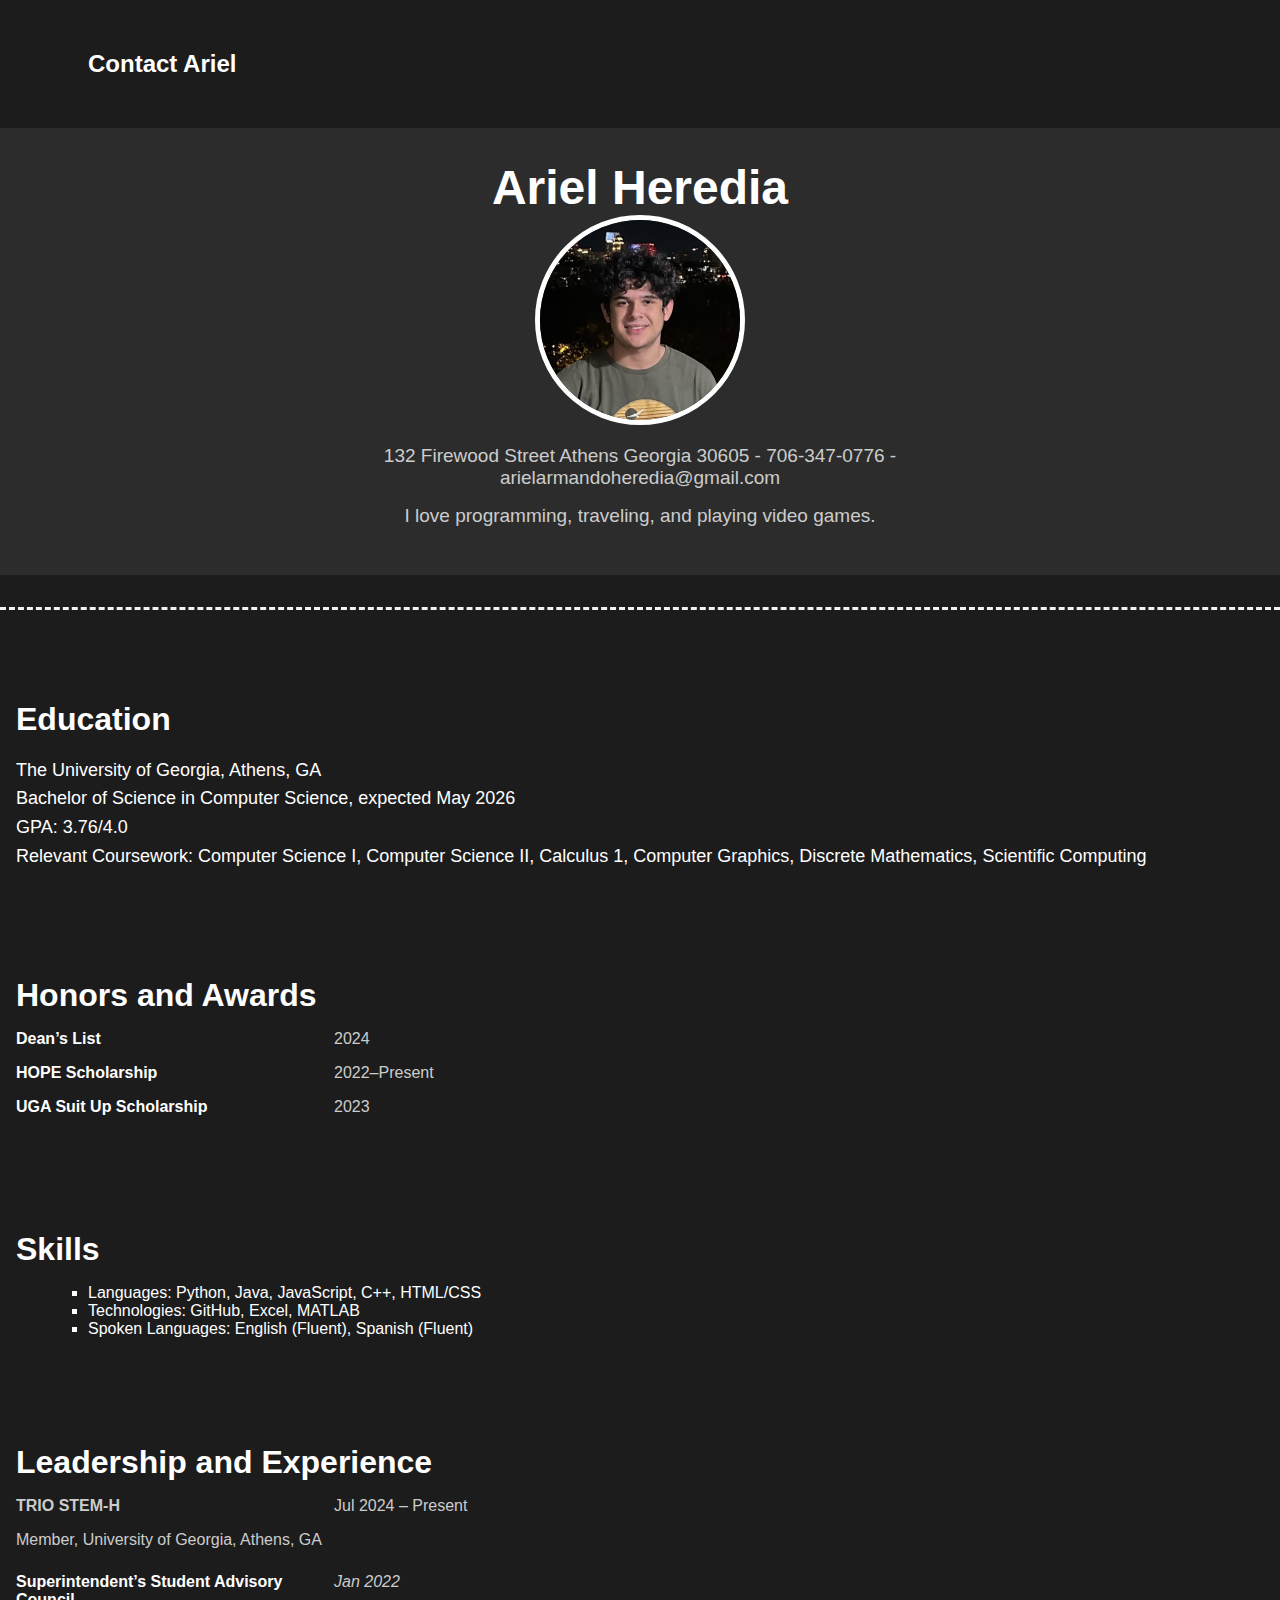
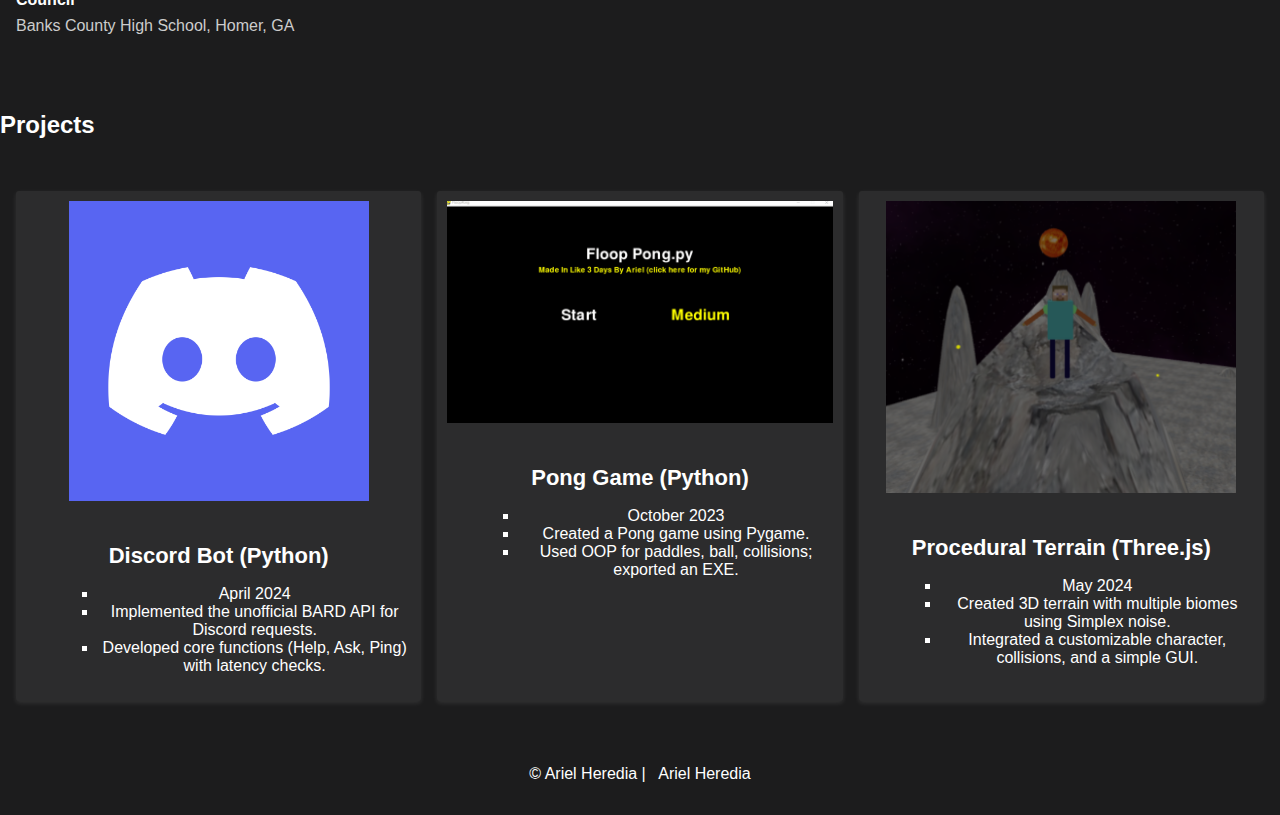
==== commit f74f72d7: "Update index.html" ====
--- a/index.html
+++ b/index.html
@@ -98,7 +98,7 @@
     </div>
 
     <div class="card">
-      <img src="/images/3dgame.png" width="350" alt="Terrain Generation Project" />
+      <a href="/3dproject/3dproj.html"><img src="/images/3dgame.png" width="350" alt="Terrain Generation Project"/></a>
       <h3>Procedural Terrain (Three.js)</h3>
       <ul>
         <li>May 2024</li>
--- a/css/style.css
+++ b/css/style.css
@@ -8,17 +8,19 @@
   font-family: 'Afacad Flux', sans-serif;
 }
 
-/* Nav Styles */
 nav {
-  background-color: #1c1c1d; 
+  background-color: #1c1c1d;
   padding: 16px;
   display: flex;
-  justify-content: space-between;
+  justify-content: space-between; 
   align-items: center;
-}
-
-nav p, nav a {
-  margin: 0;
+  margin: 0;
+}
+
+nav h1 {
+  margin: 0;
+  font-size: 24px; 
+  color: #ffffff;
 }
 
 nav a {
@@ -31,7 +33,6 @@
   color: #cccccc;
   text-decoration: underline;
 }
-
 /* Footer Styles */
 footer {
   background-color: #1c1c1d; 
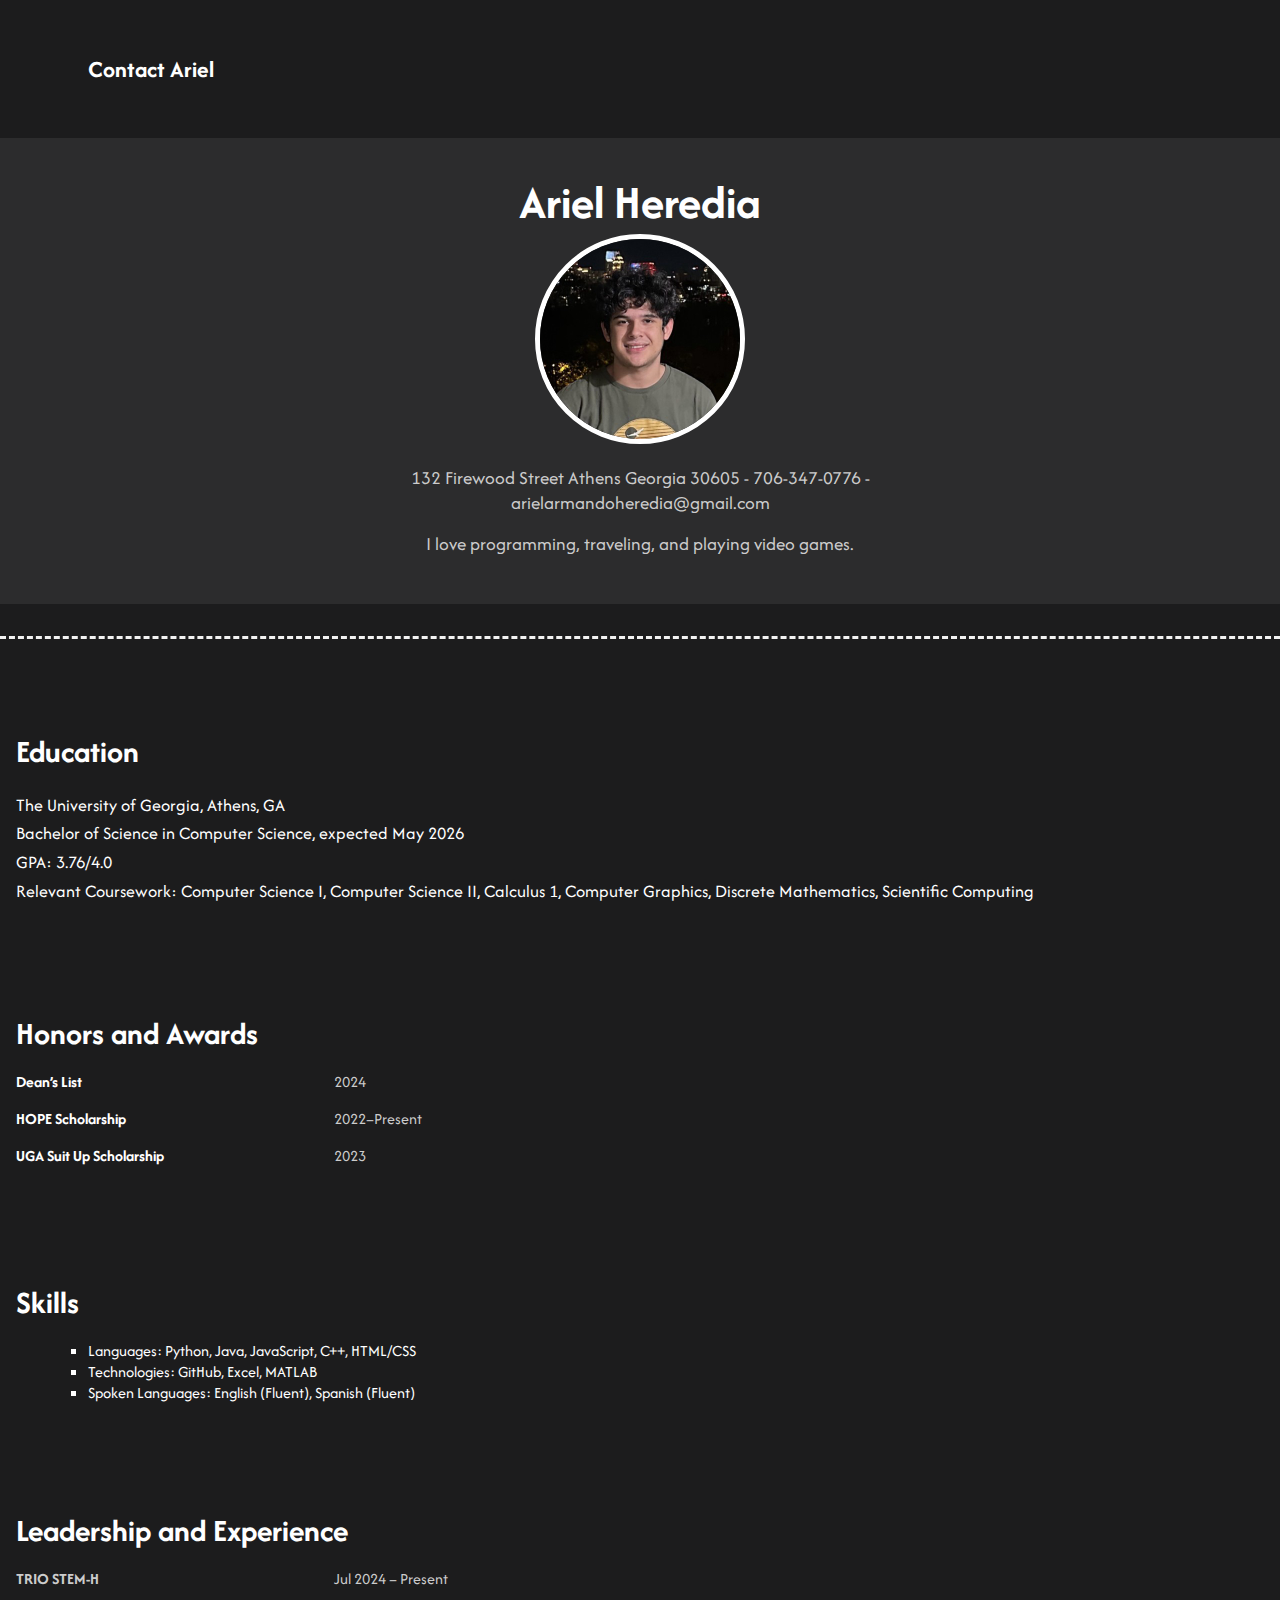
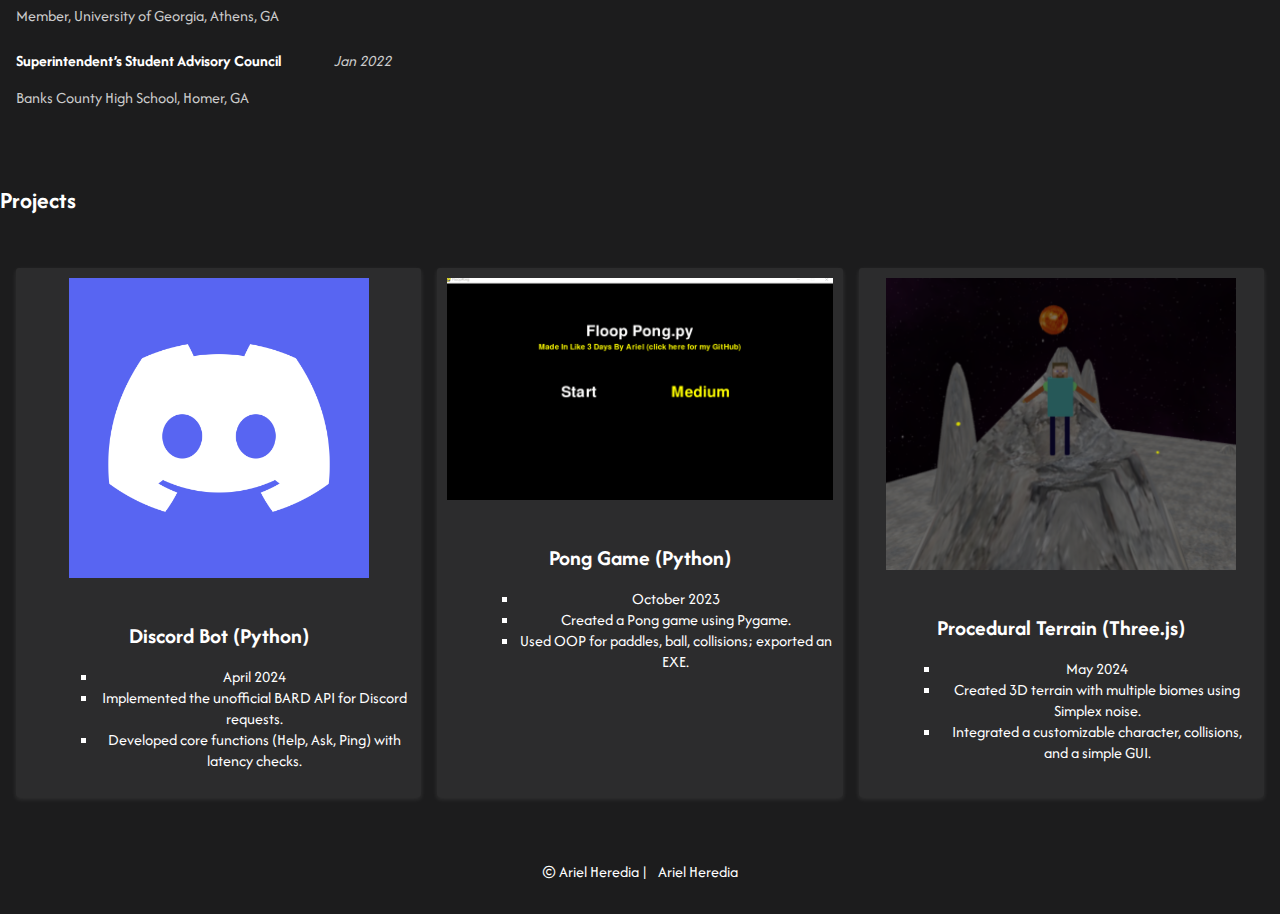
==== commit b46a70af: "Update index.html" ====
--- a/index.html
+++ b/index.html
@@ -5,8 +5,8 @@
   <meta name="viewport" content="width=device-width, initial-scale=1.0"/>
   <title>Ariel Heredia - CV</title>
 
-  <link href="https://fonts.googleapis.com/css2?family=Roboto:wght@400;700&display=swap" rel="stylesheet"/>
-
+<link href="https://fonts.googleapis.com/css2?family=Afacad+Flux:wght@100..1000&display=swap" rel="stylesheet">
+  
   <link rel="stylesheet" href="/css/style.css">
 </head>
 <body>
